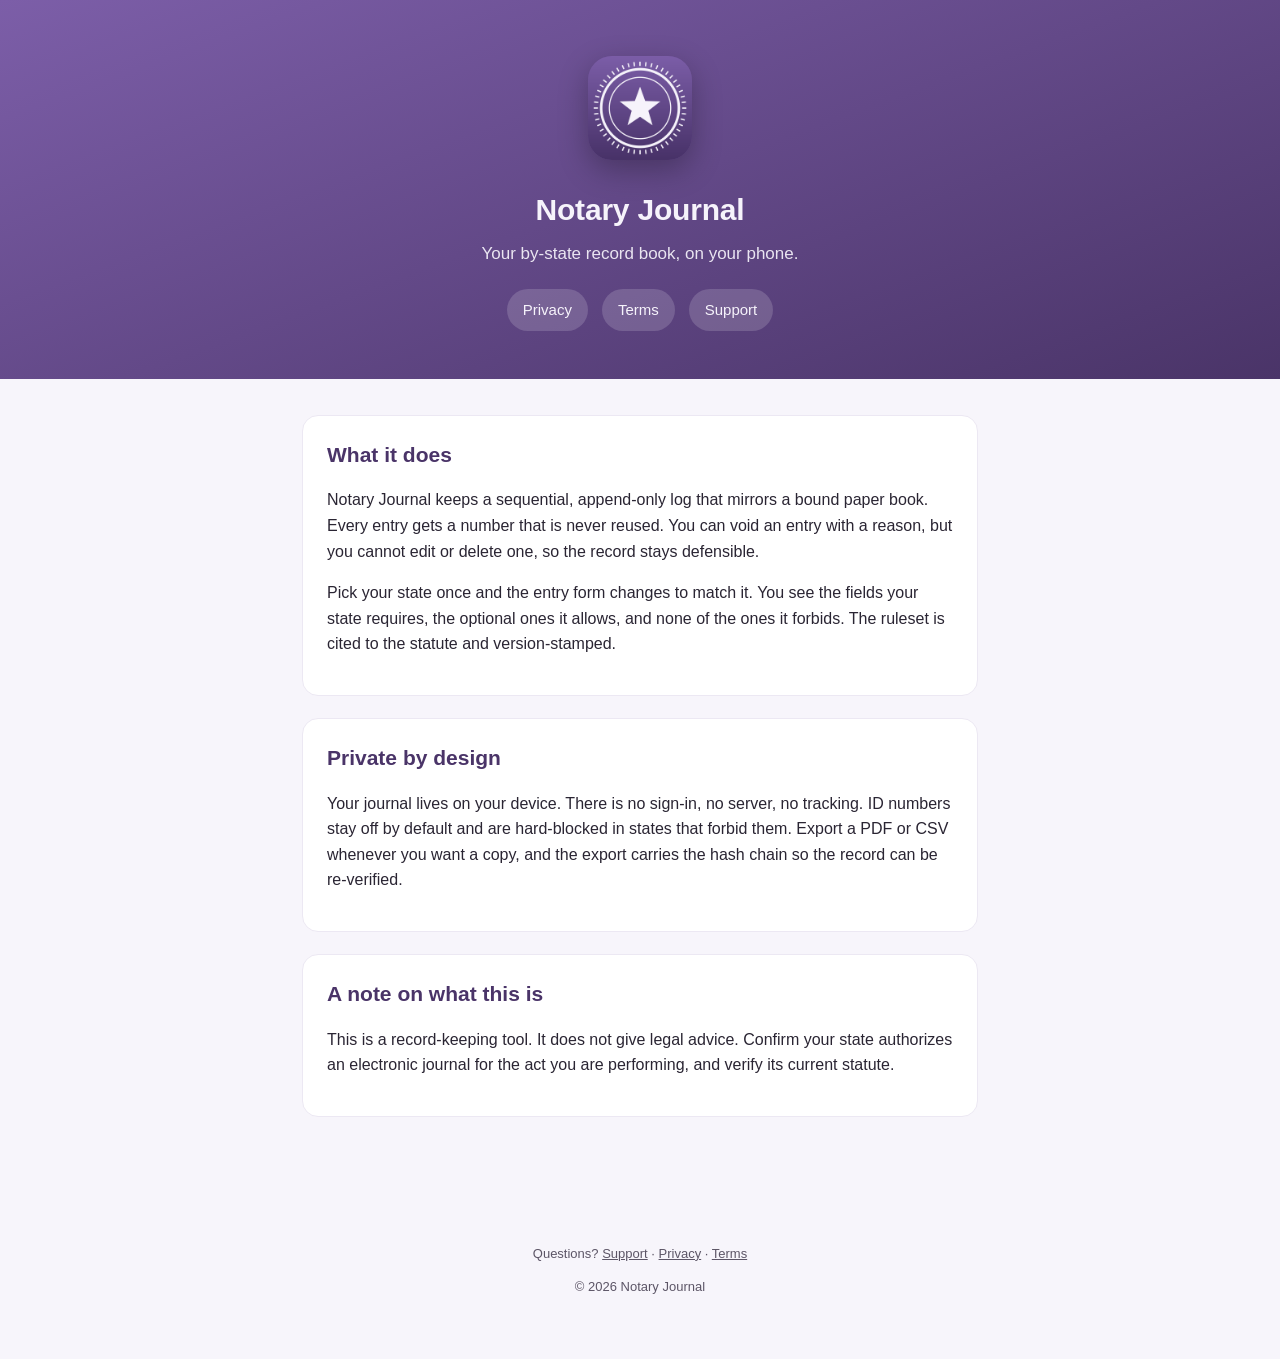
==== index.html @ 8e4d7a48 "Notary Journal marketing + legal site Landing, Privacy, Terms, Support pages for App Store submissio" ====
<!DOCTYPE html>
<html lang="en">
<head>
<meta charset="utf-8">
<meta name="viewport" content="width=device-width, initial-scale=1">
<title>Notary Journal</title>
<meta name="description" content="A sequential, by-state notary journal that lives on your device. Append-only entries, per-state field rules, and audit-ready export. Works fully offline.">
<link rel="stylesheet" href="style.css">
</head>
<body>
<header class="hero">
  <img class="icon" src="icon.png" alt="Notary Journal icon">
  <h1>Notary Journal</h1>
  <p class="tag">Your by-state record book, on your phone.</p>
  <div class="nav">
    <a href="privacy.html">Privacy</a>
    <a href="terms.html">Terms</a>
    <a href="support.html">Support</a>
  </div>
</header>
<main>
  <div class="card">
    <h2>What it does</h2>
    <p>Notary Journal keeps a sequential, append-only log that mirrors a bound paper book. Every entry gets a number that is never reused. You can void an entry with a reason, but you cannot edit or delete one, so the record stays defensible.</p>
    <p>Pick your state once and the entry form changes to match it. You see the fields your state requires, the optional ones it allows, and none of the ones it forbids. The ruleset is cited to the statute and version-stamped.</p>
  </div>
  <div class="card">
    <h2>Private by design</h2>
    <p>Your journal lives on your device. There is no sign-in, no server, no tracking. ID numbers stay off by default and are hard-blocked in states that forbid them. Export a PDF or CSV whenever you want a copy, and the export carries the hash chain so the record can be re-verified.</p>
  </div>
  <div class="card">
    <h2>A note on what this is</h2>
    <p>This is a record-keeping tool. It does not give legal advice. Confirm your state authorizes an electronic journal for the act you are performing, and verify its current statute.</p>
  </div>
</main>
<footer>
  <p>Questions? <a href="support.html">Support</a> &middot; <a href="privacy.html">Privacy</a> &middot; <a href="terms.html">Terms</a></p>
  <p>&copy; 2026 Notary Journal</p>
</footer>
</body>
</html>
---- style.css ----
:root {
  --purple: #6a4c93;
  --purple-deep: #4a3468;
  --ink: #2a2533;
  --muted: #5c5566;
  --bg: #f7f5fb;
}
* { box-sizing: border-box; }
body {
  margin: 0;
  font-family: -apple-system, BlinkMacSystemFont, "Segoe UI", Roboto, Helvetica, Arial, sans-serif;
  color: var(--ink);
  background: var(--bg);
  line-height: 1.6;
}
header.hero {
  background: linear-gradient(160deg, #7c5ea8 0%, var(--purple-deep) 100%);
  color: #f6f3fb;
  text-align: center;
  padding: 56px 20px 48px;
}
header.hero img.icon {
  width: 104px; height: 104px;
  border-radius: 24px;
  box-shadow: 0 10px 30px rgba(0,0,0,.28);
}
header.hero h1 { margin: 18px 0 6px; font-size: 30px; letter-spacing: -0.2px; }
header.hero p.tag { margin: 0; font-size: 17px; opacity: .92; }
main {
  max-width: 720px;
  margin: 0 auto;
  padding: 36px 22px 64px;
}
.card {
  background: #fff;
  border: 1px solid #ece8f3;
  border-radius: 16px;
  padding: 22px 24px;
  margin-bottom: 22px;
}
h2 { color: var(--purple-deep); font-size: 21px; margin: 26px 0 8px; }
h2:first-child { margin-top: 0; }
a { color: var(--purple); }
.nav { display: flex; gap: 14px; flex-wrap: wrap; justify-content: center; margin-top: 22px; }
.nav a {
  display: inline-block;
  background: rgba(255,255,255,.16);
  color: #f6f3fb;
  text-decoration: none;
  padding: 9px 16px;
  border-radius: 999px;
  font-size: 15px;
}
.nav a:hover { background: rgba(255,255,255,.28); }
.back { display: inline-block; margin-bottom: 16px; font-size: 15px; text-decoration: none; }
.updated { color: var(--muted); font-size: 14px; margin-top: -4px; }
footer {
  text-align: center;
  color: var(--muted);
  font-size: 13px;
  padding: 28px 20px 48px;
}
footer a { color: var(--muted); }
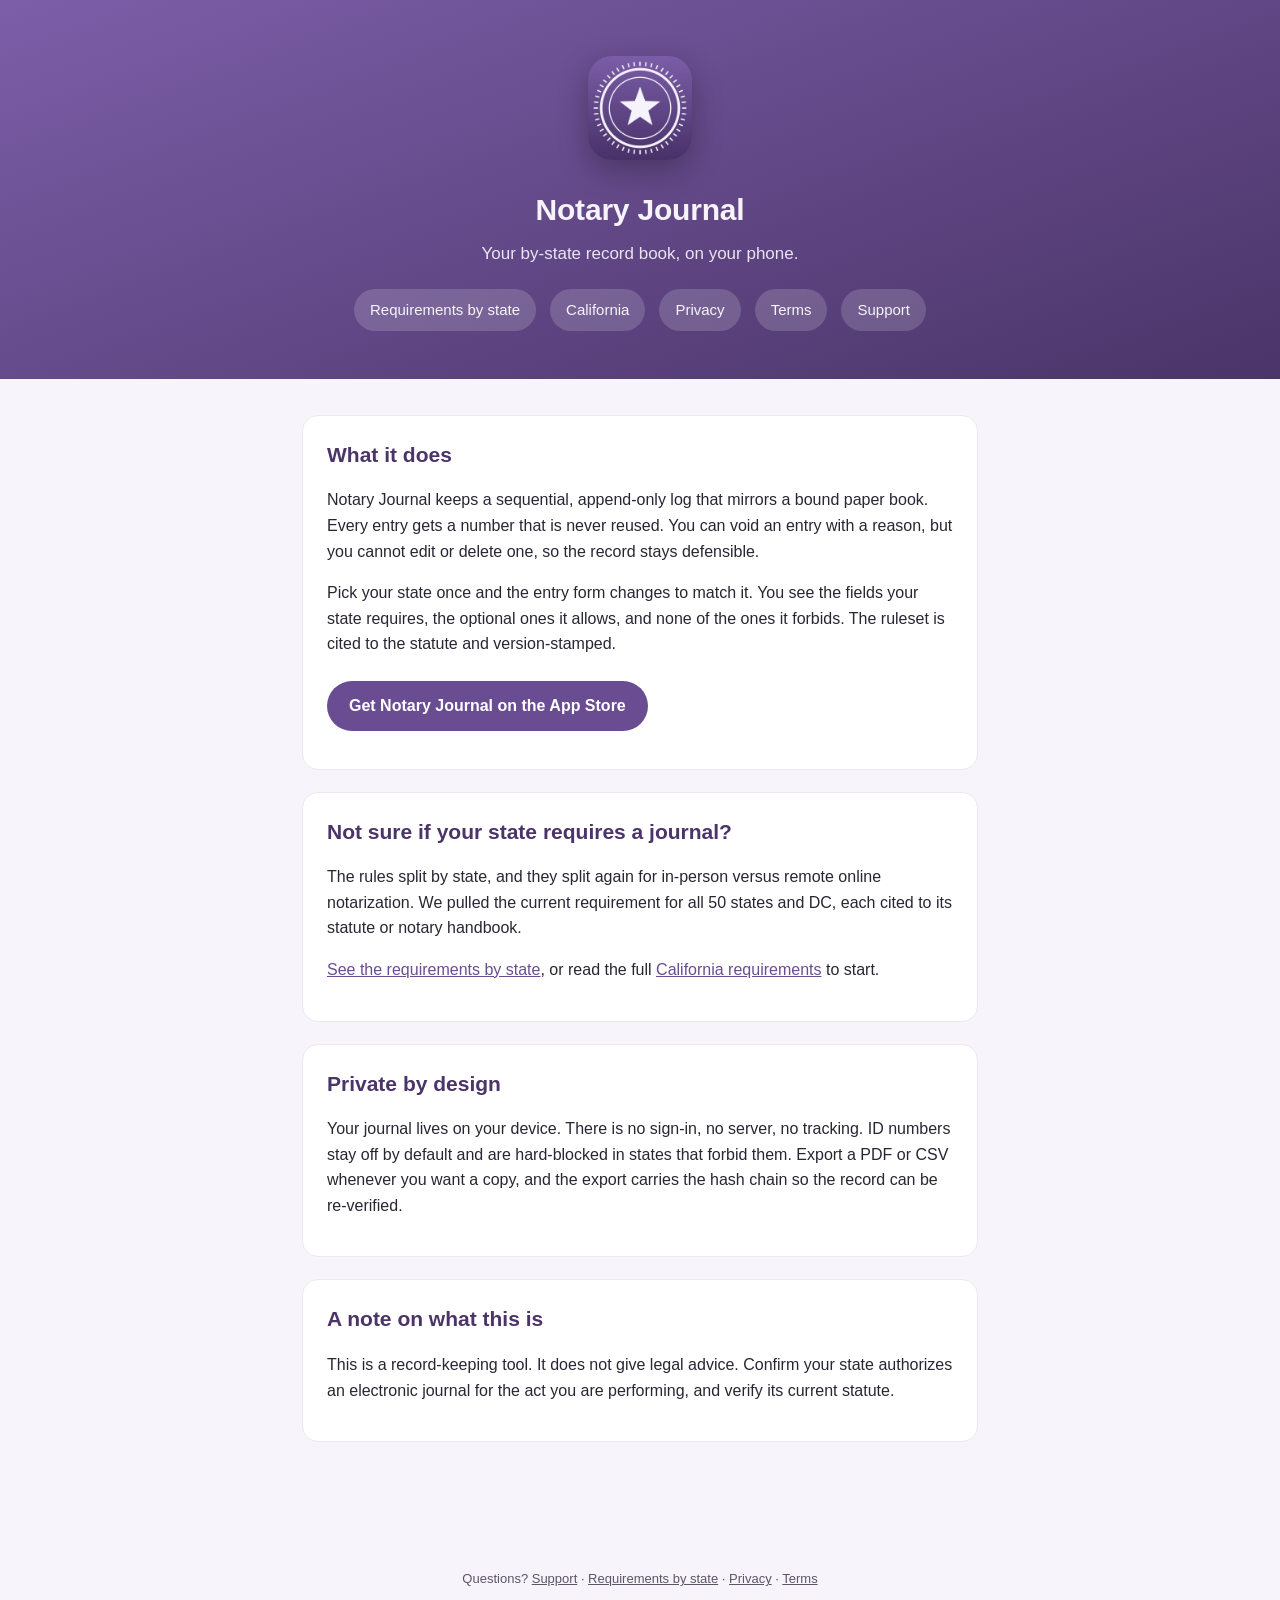
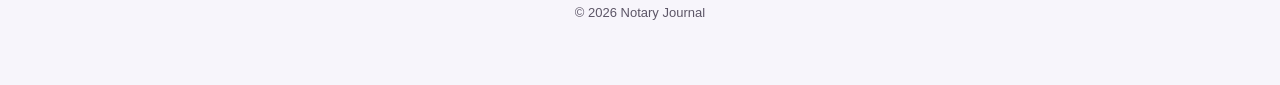
==== commit 20b739d8: "Add web companion: by-state journal requirements + California deep-dive Two indexable SEO pages that" ====
--- a/index.html
+++ b/index.html
@@ -13,6 +13,8 @@
   <h1>Notary Journal</h1>
   <p class="tag">Your by-state record book, on your phone.</p>
   <div class="nav">
+    <a href="states.html">Requirements by state</a>
+    <a href="california.html">California</a>
     <a href="privacy.html">Privacy</a>
     <a href="terms.html">Terms</a>
     <a href="support.html">Support</a>
@@ -23,6 +25,12 @@
     <h2>What it does</h2>
     <p>Notary Journal keeps a sequential, append-only log that mirrors a bound paper book. Every entry gets a number that is never reused. You can void an entry with a reason, but you cannot edit or delete one, so the record stays defensible.</p>
     <p>Pick your state once and the entry form changes to match it. You see the fields your state requires, the optional ones it allows, and none of the ones it forbids. The ruleset is cited to the statute and version-stamped.</p>
+    <p><a class="cta" href="https://apps.apple.com/app/id6786334880">Get Notary Journal on the App Store</a></p>
+  </div>
+  <div class="card">
+    <h2>Not sure if your state requires a journal?</h2>
+    <p>The rules split by state, and they split again for in-person versus remote online notarization. We pulled the current requirement for all 50 states and DC, each cited to its statute or notary handbook.</p>
+    <p><a href="states.html">See the requirements by state</a>, or read the full <a href="california.html">California requirements</a> to start.</p>
   </div>
   <div class="card">
     <h2>Private by design</h2>
@@ -34,7 +42,7 @@
   </div>
 </main>
 <footer>
-  <p>Questions? <a href="support.html">Support</a> &middot; <a href="privacy.html">Privacy</a> &middot; <a href="terms.html">Terms</a></p>
+  <p>Questions? <a href="support.html">Support</a> &middot; <a href="states.html">Requirements by state</a> &middot; <a href="privacy.html">Privacy</a> &middot; <a href="terms.html">Terms</a></p>
   <p>&copy; 2026 Notary Journal</p>
 </footer>
 </body>
--- a/style.css
+++ b/style.css
@@ -61,3 +61,30 @@
   padding: 28px 20px 48px;
 }
 footer a { color: var(--muted); }
+.cta {
+  display: inline-block;
+  background: var(--purple);
+  color: #fff;
+  text-decoration: none;
+  padding: 12px 22px;
+  border-radius: 999px;
+  font-weight: 600;
+  margin-top: 8px;
+}
+.cta:hover { background: var(--purple-deep); }
+.lede { font-size: 17px; }
+ul.spec { margin: 6px 0 2px; padding-left: 20px; }
+ul.spec li { margin-bottom: 7px; }
+.tablewrap {
+  overflow-x: auto;
+  -webkit-overflow-scrolling: touch;
+  border: 1px solid #ece8f3;
+  border-radius: 12px;
+  margin: 8px 0 4px;
+}
+table { border-collapse: collapse; width: 100%; font-size: 14px; min-width: 560px; }
+th, td { text-align: left; padding: 9px 12px; border-bottom: 1px solid #efecf5; vertical-align: top; }
+th { color: var(--purple-deep); background: #faf8fd; font-weight: 600; position: sticky; top: 0; }
+tbody tr:last-child td { border-bottom: none; }
+td.st { font-weight: 600; white-space: nowrap; }
+.subnote { color: var(--muted); font-size: 13px; }
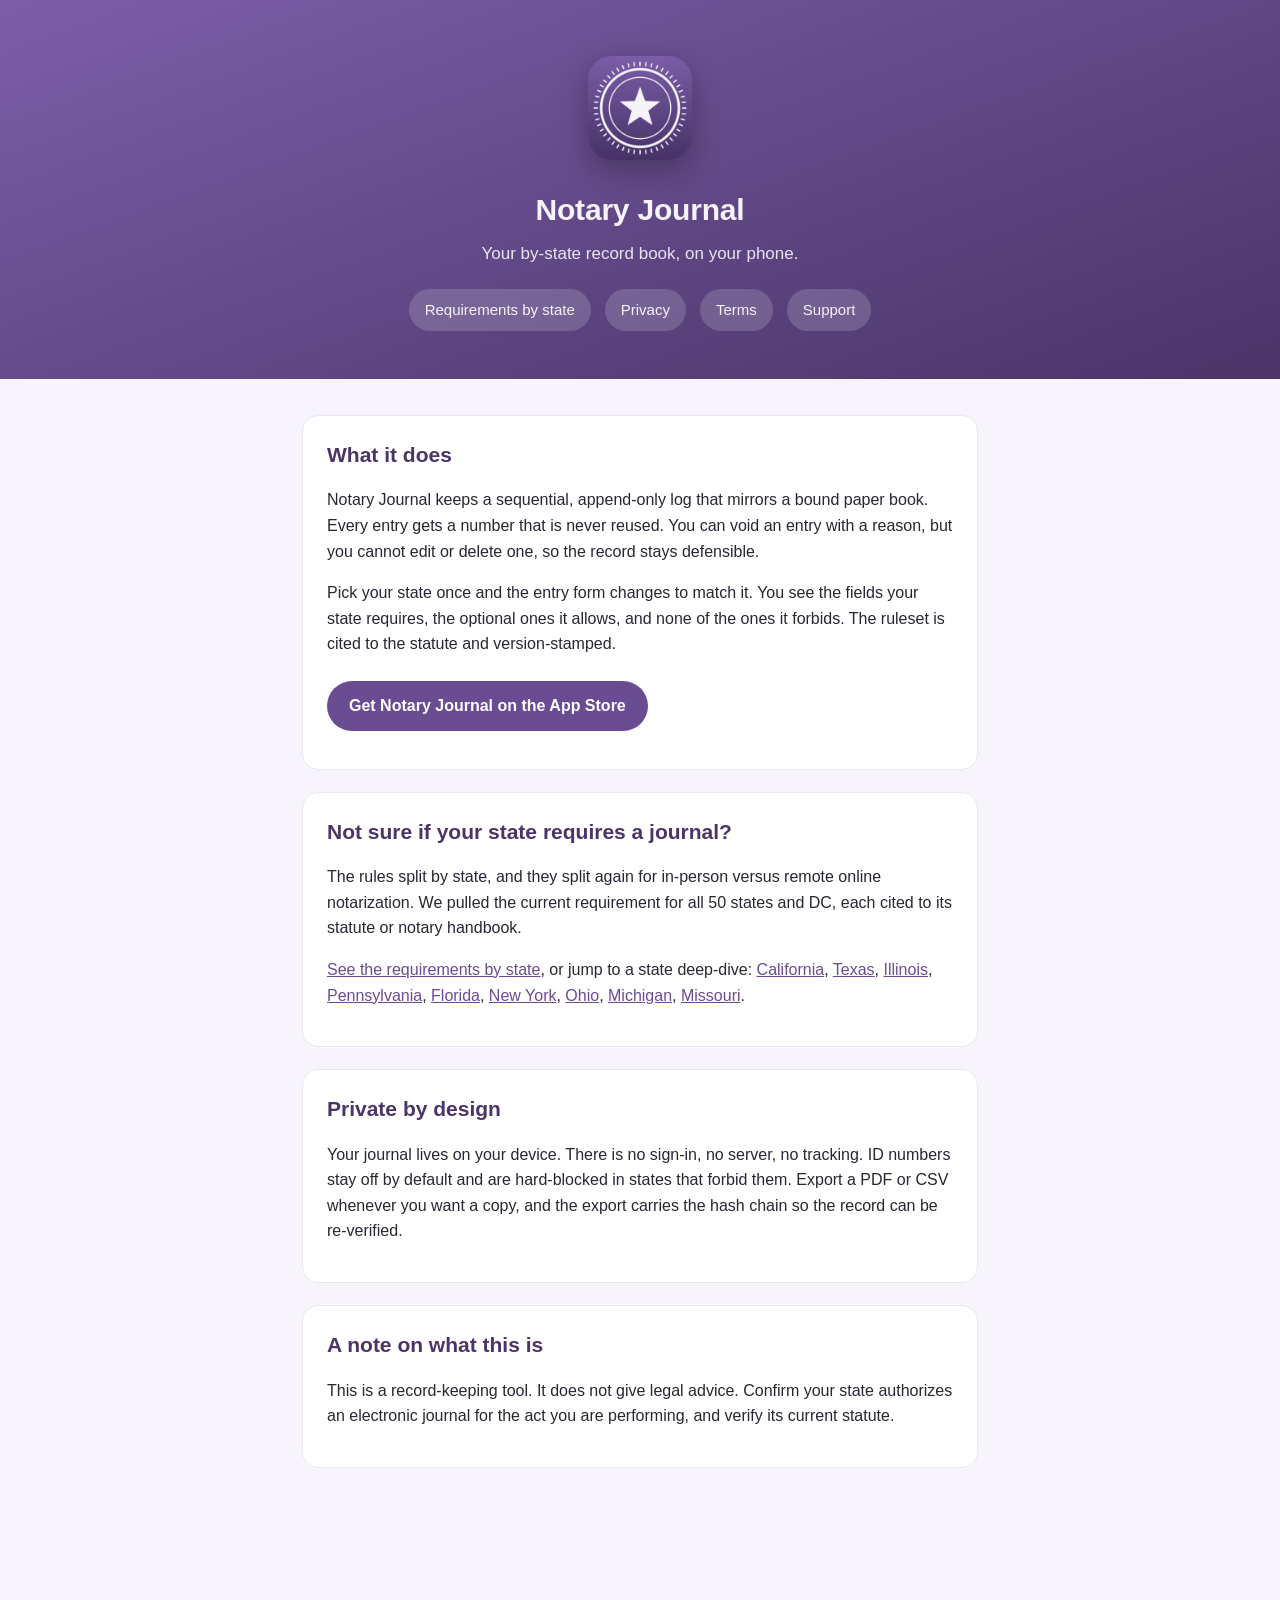
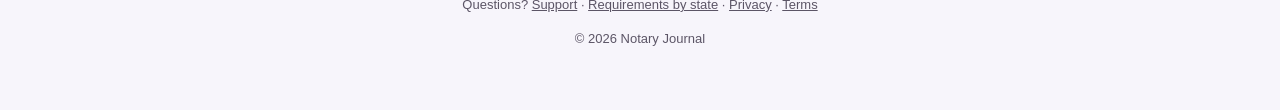
==== commit f021e10a: "Add 8 state deep-dive pages: TX, IL, PA, FL, NY, OH, MI, MO TX/IL/PA/FL sourced from the app's own c" ====
--- a/index.html
+++ b/index.html
@@ -14,7 +14,6 @@
   <p class="tag">Your by-state record book, on your phone.</p>
   <div class="nav">
     <a href="states.html">Requirements by state</a>
-    <a href="california.html">California</a>
     <a href="privacy.html">Privacy</a>
     <a href="terms.html">Terms</a>
     <a href="support.html">Support</a>
@@ -30,7 +29,16 @@
   <div class="card">
     <h2>Not sure if your state requires a journal?</h2>
     <p>The rules split by state, and they split again for in-person versus remote online notarization. We pulled the current requirement for all 50 states and DC, each cited to its statute or notary handbook.</p>
-    <p><a href="states.html">See the requirements by state</a>, or read the full <a href="california.html">California requirements</a> to start.</p>
+    <p><a href="states.html">See the requirements by state</a>, or jump to a state deep-dive:
+      <a href="california.html">California</a>,
+      <a href="texas.html">Texas</a>,
+      <a href="illinois.html">Illinois</a>,
+      <a href="pennsylvania.html">Pennsylvania</a>,
+      <a href="florida.html">Florida</a>,
+      <a href="new-york.html">New York</a>,
+      <a href="ohio.html">Ohio</a>,
+      <a href="michigan.html">Michigan</a>,
+      <a href="missouri.html">Missouri</a>.</p>
   </div>
   <div class="card">
     <h2>Private by design</h2>
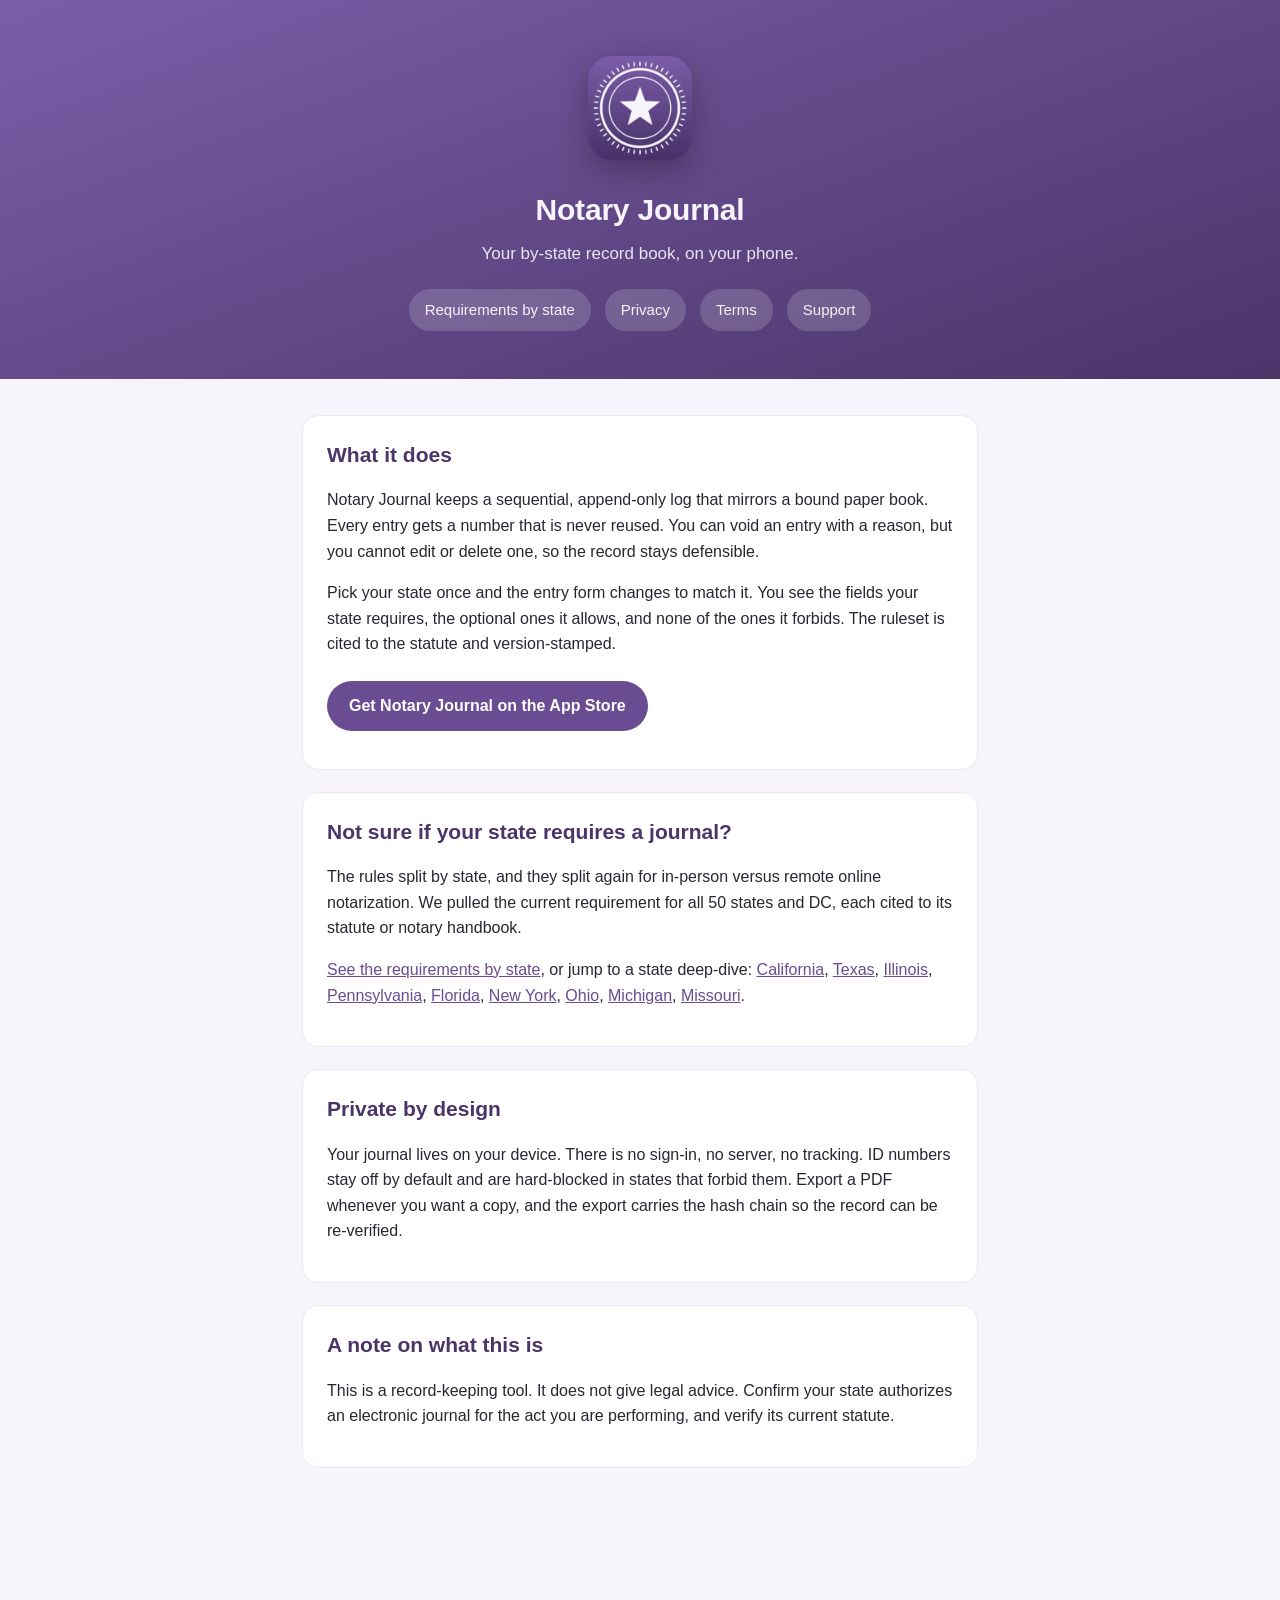
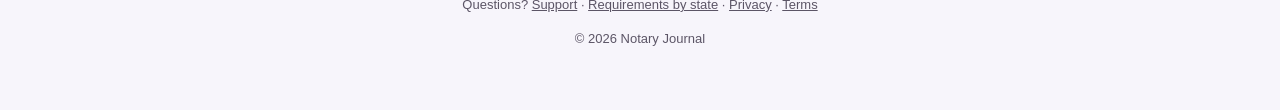
==== commit 7cf0c15b: "Remove false CSV export and ID-photo-capture claims Every page that mentioned export said "PDF or CS" ====
--- a/index.html
+++ b/index.html
@@ -42,7 +42,7 @@
   </div>
   <div class="card">
     <h2>Private by design</h2>
-    <p>Your journal lives on your device. There is no sign-in, no server, no tracking. ID numbers stay off by default and are hard-blocked in states that forbid them. Export a PDF or CSV whenever you want a copy, and the export carries the hash chain so the record can be re-verified.</p>
+    <p>Your journal lives on your device. There is no sign-in, no server, no tracking. ID numbers stay off by default and are hard-blocked in states that forbid them. Export a PDF whenever you want a copy, and the export carries the hash chain so the record can be re-verified.</p>
   </div>
   <div class="card">
     <h2>A note on what this is</h2>
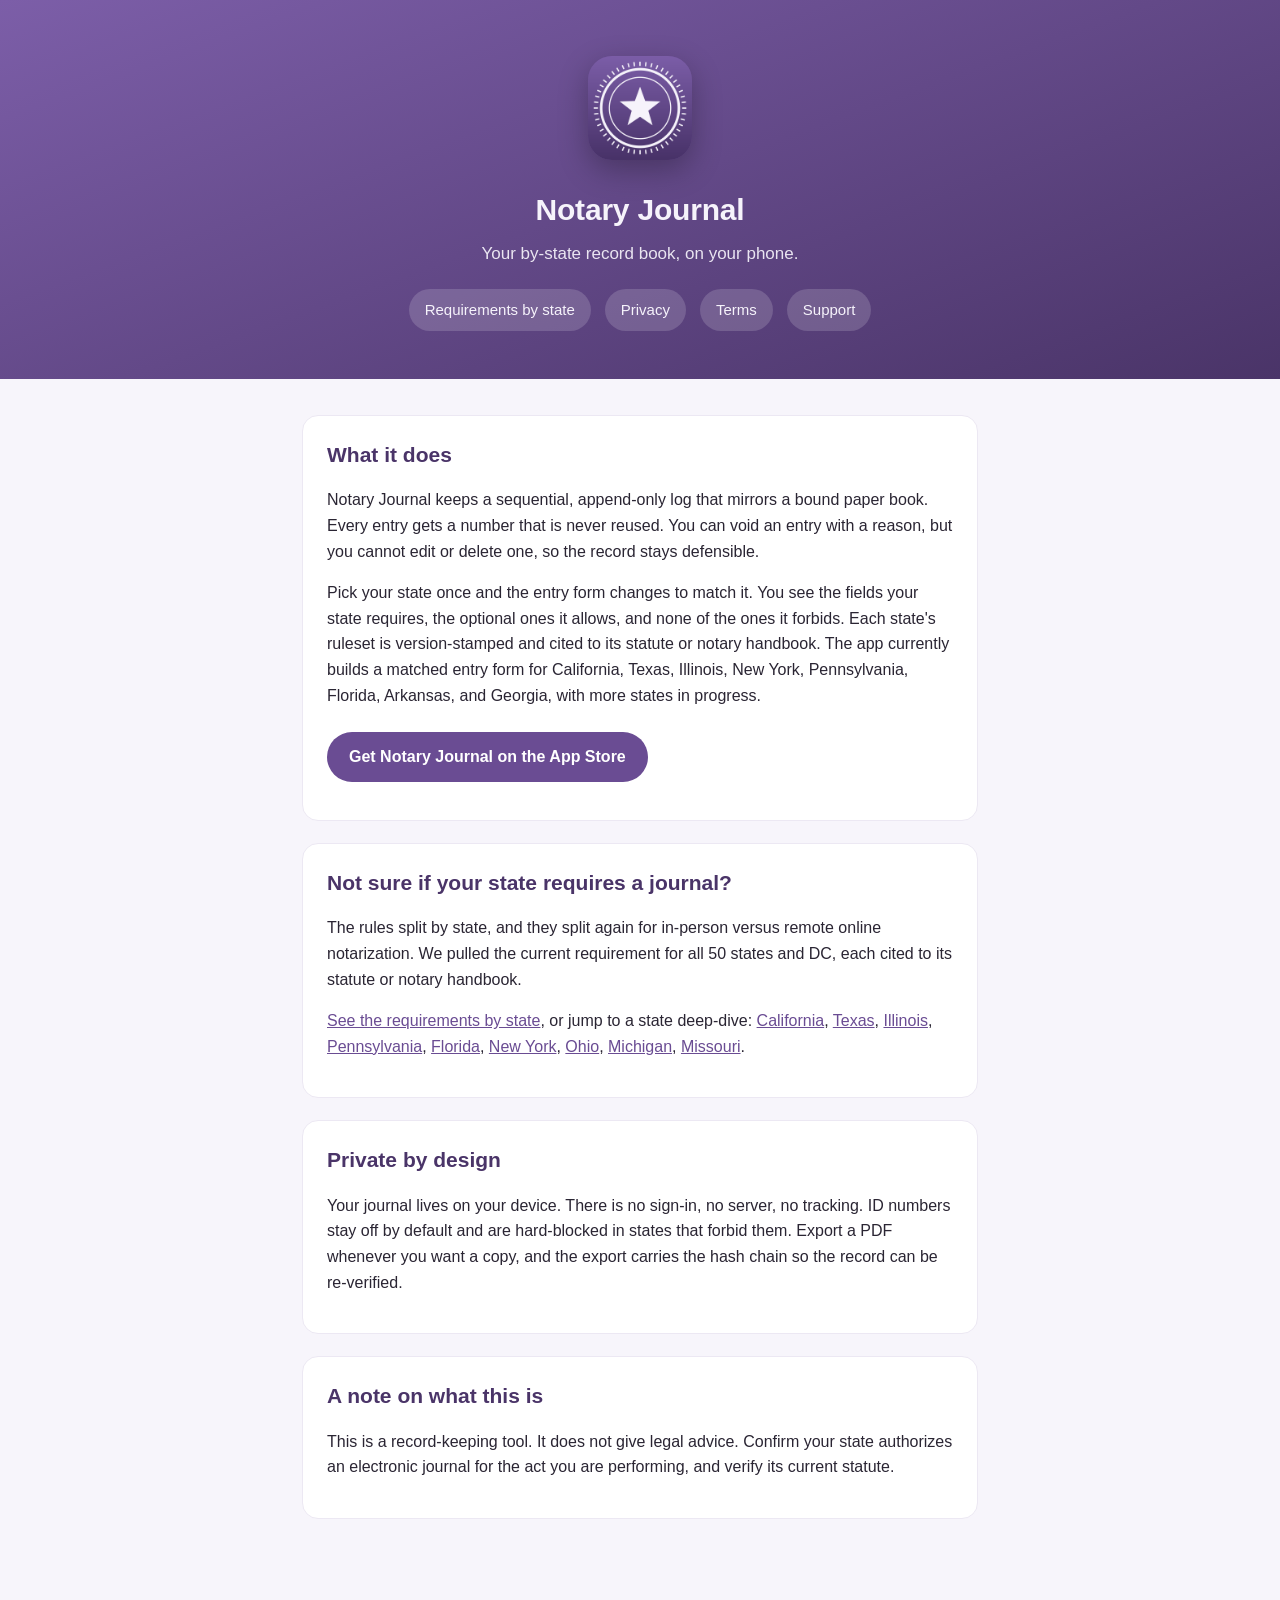
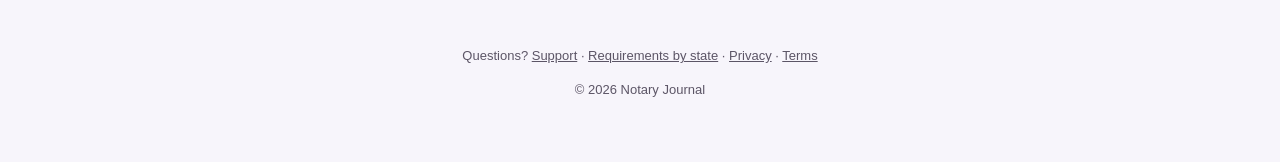
==== commit b78dd0c8: "Fix HIGH #20/#22/#23: statute claim, TX retention, 8-state disclosure index.html and states.html's "" ====
--- a/index.html
+++ b/index.html
@@ -23,7 +23,7 @@
   <div class="card">
     <h2>What it does</h2>
     <p>Notary Journal keeps a sequential, append-only log that mirrors a bound paper book. Every entry gets a number that is never reused. You can void an entry with a reason, but you cannot edit or delete one, so the record stays defensible.</p>
-    <p>Pick your state once and the entry form changes to match it. You see the fields your state requires, the optional ones it allows, and none of the ones it forbids. The ruleset is cited to the statute and version-stamped.</p>
+    <p>Pick your state once and the entry form changes to match it. You see the fields your state requires, the optional ones it allows, and none of the ones it forbids. Each state's ruleset is version-stamped and cited to its statute or notary handbook. The app currently builds a matched entry form for California, Texas, Illinois, New York, Pennsylvania, Florida, Arkansas, and Georgia, with more states in progress.</p>
     <p><a class="cta" href="https://apps.apple.com/app/id6786334880">Get Notary Journal on the App Store</a></p>
   </div>
   <div class="card">
